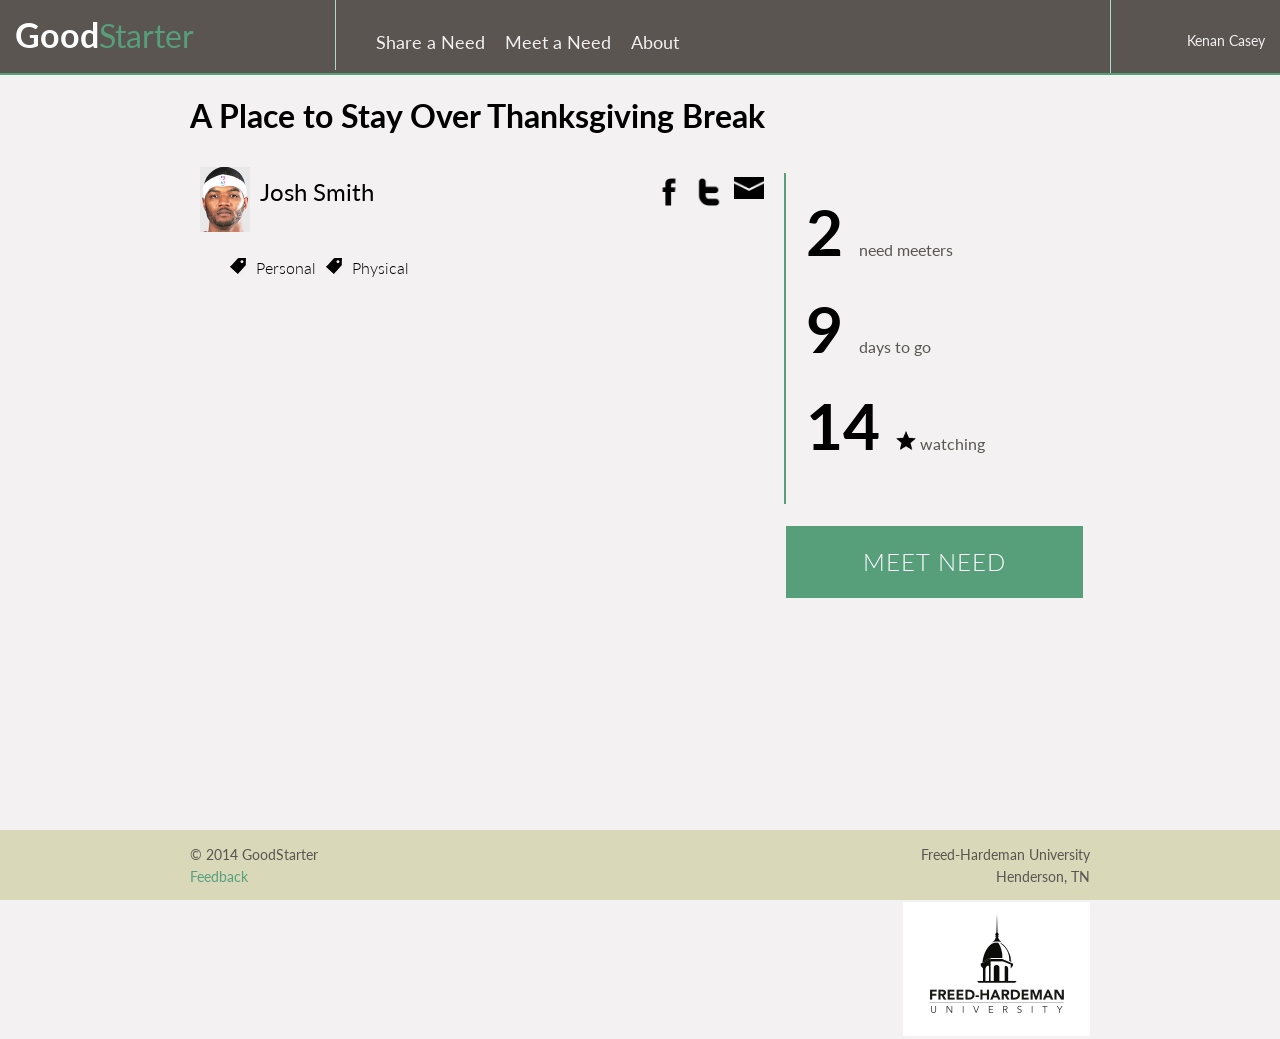
==== index.html @ 4ae4ffea "initial commit" ====
<!DOCTYPE html>

<head>
    <meta charset="utf-8">
    <meta http-equiv="X-UA-Compatible" content="IE=edge,chrome=1">
    <title></title>
    <meta name="description" content="">
    <meta name="viewport" content="width=device-width initial-scale=1.0">

    <link href="css/normalize.css" rel='stylesheet' type='text/css'>
    <link href='http://fonts.googleapis.com/css?family=Lato:100,300,400,700,900' rel='stylesheet' type='text/css'>
    <link  href="css/modal.css" rel='stylesheet' type='text/css'>
    <link href="css/style.css" rel='stylesheet' type='text/css'>
    <script src="js/modernizr.custom.js"></script>
</head>

<body>
    
    <div class="md-modal md-effect-1" id="modal-1">
                    <div class="md-content">
                        <h3>Meet Need</h3>
                        <div>
                            <h4>Connect and Help </h4>
                            <label>email
                                <br />
                                <input type="text" name="email" id="email" placeholder="email@gmail.com"/>
                            </label>
                            
                            <label>message
                                <br />
                                <textarea name="message" id="message"  placeholder="I want to help you!" > </textarea>
                            </label>

                            <button class="md-close beautifulButton"> Send </button>
                            
                            
                            <button class="md-close cancelButton"> cancel </button>
                        </div>
                    </div>
                </div>
    
    <div class="globalContainer" > 

    <!--<div class="wrapper"> -->
    <header>

        <a id="logo" href="#"> <b>Good</b>Starter</a>
        <nav>
            <ul>
                <li> <a href="#">Share a Need </a>
                </li>
                <li> <a href="#">Meet a Need </a>
                </li>
                <li> <a href="#">About</a>
                </li>
            </ul>
        </nav>


        <a id="userName" href="#"> Kenan Casey </a> 

    </header>

    <div class="container">
        <section id="description">

            <h1> A Place to Stay Over Thanksgiving Break </h1>

            <div class="twoThirdsCol">

                <div id="authorInfo">
                    <img src="img/josh-smith.jpg" width="50px" />
                    <h2> Josh Smith </h2>

                    <ul>
                        <li>
                            <a href="#">
                                <img src="img/facebook31.png" />
                            </a>
                        </li>
                        <li>
                            <a href="#">
                                <img src="img/twitter20.png" />
                            </a>
                        </li>
                        <li>
                            <a href="#">
                                <img src="img/new51.png" />
                            </a>
                        </li>
                    </ul>

                </div>

                <ul id="tags">
                    <li>Personal</li>
                    <li>Physical</li>
                </ul>

                <div class="video">
                    <iframe width="600" height="400" src="//www.youtube.com/embed/01TL9bUWr6I" frameborder="0" allowfullscreen=""></iframe>
                </div>

            </div>

            <div class="oneThirdCol">
                <ul id="stats">
                    <li> <span class="bigNumber"> 2 </span>
                        <span class="statDescription"> need meeters </span>
                    </li>
                    <li> <span class="bigNumber"> 9 </span>
                        <span class="statDescription"> days to go </span>
                    </li>
                    <li> <span class="bigNumber"> 14 </span> 
                        <img src="img/star138.png">
                        <span class="statDescription"> watching </span>
                    </li>
                </ul>

                <a class="beautifulButton md-trigger" data-modal="modal-1" href="#"> Meet Need</a>

                

            </div>

        </section>
    </div>

    <div class="md-overlay"></div>
    <!-- the overlay element -->

    <!--<div class="push"></div> -->

    <!--</div> -->
    <footer>
        <div class="container">

            <div class="fl">

                <p>&copy; 2014 GoodStarter
                    <br /> <a href="#">Feedback</a> 
                </p>

            </div>

            <div class="fr">
                <p>Freed-Hardeman University
                    <br />Henderson, TN</p>
                <img src="img/fhu_logo.png" />
            </div>
        </div>
    </footer>

    </div> <!-- end globalContainer --> 
    
    <div class="md-overlay"> </div>
    <!-- the overlay element -->

    <!-- classie.js by @desandro: https://github.com/desandro/classie -->
    <script src="js/classie.js"></script>
    <script src="js/modalEffects.js"></script>

    <!-- for the blur effect -->
    <!-- by @derSchepp https://github.com/Schepp/CSS-Filters-Polyfill -->
    <script>
        // this is important for IEs
        var polyfilter_scriptpath = '/js/';
    </script>
    <script src="js/cssParser.js"></script>
    <script src="js/css-filters-polyfill.js"></script>

</body>

</html>
---- css/modal.css ----
/* General styles for the modal */

/* 
Styles for the html/body for special modal where we want 3d effects
Note that we need a container wrapping all content on the page for the 
perspective effects (not including the modals and the overlay).
*/
.md-perspective,
.md-perspective body {
	height: 100%;
	overflow: hidden;
}

.md-perspective body  {
	background: #222;
	-webkit-perspective: 600px;
	-moz-perspective: 600px;
	perspective: 600px;
}

.container {
	min-height: 100%;
}

.md-modal {
	position: fixed;
	top: 50%;
	left: 50%;
	width: 50%;
	max-width: 730px;
	min-width: 320px;
	height: auto;
	z-index: 2000;
	visibility: hidden;
	-webkit-backface-visibility: hidden;
	-moz-backface-visibility: hidden;
	backface-visibility: hidden;
	-webkit-transform: translateX(-50%) translateY(-50%);
	-moz-transform: translateX(-50%) translateY(-50%);
	-ms-transform: translateX(-50%) translateY(-50%);
	transform: translateX(-50%) translateY(-50%);
}

.md-show {
	visibility: visible;
}

.md-overlay {
	position: fixed;
	width: 100%;
	height: 100%;
	visibility: hidden;
	top: 0;
	left: 0;
	z-index: 1000;
	opacity: 0;
	background: rgba(87,159,123,0.35);
	-webkit-transition: all 0.3s;
	-moz-transition: all 0.3s;
	transition: all 0.3s;
}

.md-show ~ .md-overlay {
	opacity: 1;
	visibility: visible;
}

/* Content styles */
.md-content {
	color: #fff;
	background: rgb(87,159,123);
	position: relative;
	border-radius: 3px;
	margin: 0 auto;
}

.md-content h3 {
	margin: 0;
	padding: 0.4em;
	text-align: center;
	font-size: 2.4em;
	font-weight: 300;
	opacity: 0.8;
	background: rgba(0,0,0,0.1);
	border-radius: 3px 3px 0 0;
}

.md-content > div {
	padding: 15px 40px 30px;
	margin: 0;
	font-weight: 300;
	font-size: 1.15em;
}

.md-content > div p {
	margin: 0;
	padding: 10px 0;
}

.md-content > div ul {
	margin: 0;
	padding: 0 0 30px 20px;
}

.md-content > div ul li {
	padding: 5px 0;
}

/*.md-content button {
	display: block;
	margin: 0 auto;
}*/

.md-content h4 {
    font-weight: 300;
    font-size: 1.5em;
    line-height: 2.0em;
    margin:0;
}

/* Individual modal styles with animations/transitions */

/* Effect 1: Fade in and scale up */
.md-effect-1 .md-content {
	-webkit-transform: scale(0.7);
	-moz-transform: scale(0.7);
	-ms-transform: scale(0.7);
	transform: scale(0.7);
	opacity: 0;
	-webkit-transition: all 0.3s;
	-moz-transition: all 0.3s;
	transition: all 0.3s;
}

.md-show.md-effect-1 .md-content {
	-webkit-transform: scale(1);
	-moz-transform: scale(1);
	-ms-transform: scale(1);
	transform: scale(1);
	opacity: 1;
}

/* Effect 2: Slide from the right */
.md-effect-2 .md-content {
	-webkit-transform: translateX(20%);
	-moz-transform: translateX(20%);
	-ms-transform: translateX(20%);
	transform: translateX(20%);
	opacity: 0;
	-webkit-transition: all 0.3s cubic-bezier(0.25, 0.5, 0.5, 0.9);
	-moz-transition: all 0.3s cubic-bezier(0.25, 0.5, 0.5, 0.9);
	transition: all 0.3s cubic-bezier(0.25, 0.5, 0.5, 0.9);
}

.md-show.md-effect-2 .md-content {
	-webkit-transform: translateX(0);
	-moz-transform: translateX(0);
	-ms-transform: translateX(0);
	transform: translateX(0);
	opacity: 1;
}

/* Effect 3: Slide from the bottom */
.md-effect-3 .md-content {
	-webkit-transform: translateY(20%);
	-moz-transform: translateY(20%);
	-ms-transform: translateY(20%);
	transform: translateY(20%);
	opacity: 0;
	-webkit-transition: all 0.3s;
	-moz-transition: all 0.3s;
	transition: all 0.3s;
}

.md-show.md-effect-3 .md-content {
	-webkit-transform: translateY(0);
	-moz-transform: translateY(0);
	-ms-transform: translateY(0);
	transform: translateY(0);
	opacity: 1;
}

/* Effect 4: Newspaper */
.md-effect-4 .md-content {
	-webkit-transform: scale(0) rotate(720deg);
	-moz-transform: scale(0) rotate(720deg);
	-ms-transform: scale(0) rotate(720deg);
	transform: scale(0) rotate(720deg);
	opacity: 0;
}

.md-show.md-effect-4 ~ .md-overlay,
.md-effect-4 .md-content {
	-webkit-transition: all 0.5s;
	-moz-transition: all 0.5s;
	transition: all 0.5s;
}

.md-show.md-effect-4 .md-content {
	-webkit-transform: scale(1) rotate(0deg);
	-moz-transform: scale(1) rotate(0deg);
	-ms-transform: scale(1) rotate(0deg);
	transform: scale(1) rotate(0deg);
	opacity: 1;
}

/* Effect 5: fall */
.md-effect-5.md-modal {
	-webkit-perspective: 1300px;
	-moz-perspective: 1300px;
	perspective: 1300px;
}

.md-effect-5 .md-content {
	-webkit-transform-style: preserve-3d;
	-moz-transform-style: preserve-3d;
	transform-style: preserve-3d;
	-webkit-transform: translateZ(600px) rotateX(20deg); 
	-moz-transform: translateZ(600px) rotateX(20deg); 
	-ms-transform: translateZ(600px) rotateX(20deg); 
	transform: translateZ(600px) rotateX(20deg); 
	opacity: 0;
}

.md-show.md-effect-5 .md-content {
	-webkit-transition: all 0.3s ease-in;
	-moz-transition: all 0.3s ease-in;
	transition: all 0.3s ease-in;
	-webkit-transform: translateZ(0px) rotateX(0deg);
	-moz-transform: translateZ(0px) rotateX(0deg);
	-ms-transform: translateZ(0px) rotateX(0deg);
	transform: translateZ(0px) rotateX(0deg); 
	opacity: 1;
}

/* Effect 6: side fall */
.md-effect-6.md-modal {
	-webkit-perspective: 1300px;
	-moz-perspective: 1300px;
	perspective: 1300px;
}

.md-effect-6 .md-content {
	-webkit-transform-style: preserve-3d;
	-moz-transform-style: preserve-3d;
	transform-style: preserve-3d;
	-webkit-transform: translate(30%) translateZ(600px) rotate(10deg); 
	-moz-transform: translate(30%) translateZ(600px) rotate(10deg);
	-ms-transform: translate(30%) translateZ(600px) rotate(10deg);
	transform: translate(30%) translateZ(600px) rotate(10deg); 
	opacity: 0;
}

.md-show.md-effect-6 .md-content {
	-webkit-transition: all 0.3s ease-in;
	-moz-transition: all 0.3s ease-in;
	transition: all 0.3s ease-in;
	-webkit-transform: translate(0%) translateZ(0) rotate(0deg);
	-moz-transform: translate(0%) translateZ(0) rotate(0deg);
	-ms-transform: translate(0%) translateZ(0) rotate(0deg);
	transform: translate(0%) translateZ(0) rotate(0deg);
	opacity: 1;
}

/* Effect 7:  slide and stick to top */
.md-effect-7{
	top: 0;
	-webkit-transform: translateX(-50%);
	-moz-transform: translateX(-50%);
	-ms-transform: translateX(-50%);
	transform: translateX(-50%);
}

.md-effect-7 .md-content {
	-webkit-transform: translateY(-200%);
	-moz-transform: translateY(-200%);
	-ms-transform: translateY(-200%);
	transform: translateY(-200%);
	-webkit-transition: all .3s;
	-moz-transition: all .3s;
	transition: all .3s;
	opacity: 0;
}

.md-show.md-effect-7 .md-content {
	-webkit-transform: translateY(0%);
	-moz-transform: translateY(0%);
	-ms-transform: translateY(0%);
	transform: translateY(0%);
	border-radius: 0 0 3px 3px;
	opacity: 1;
}

/* Effect 8: 3D flip horizontal */
.md-effect-8.md-modal {
	-webkit-perspective: 1300px;
	-moz-perspective: 1300px;
	perspective: 1300px;
}

.md-effect-8 .md-content {
	-webkit-transform-style: preserve-3d;
	-moz-transform-style: preserve-3d;
	transform-style: preserve-3d;
	-webkit-transform: rotateY(-70deg);
	-moz-transform: rotateY(-70deg);
	-ms-transform: rotateY(-70deg);
	transform: rotateY(-70deg);
	-webkit-transition: all 0.3s;
	-moz-transition: all 0.3s;
	transition: all 0.3s;
	opacity: 0;
}

.md-show.md-effect-8 .md-content {
	-webkit-transform: rotateY(0deg);
	-moz-transform: rotateY(0deg);
	-ms-transform: rotateY(0deg);
	transform: rotateY(0deg);
	opacity: 1;
}

/* Effect 9: 3D flip vertical */
.md-effect-9.md-modal {
	-webkit-perspective: 1300px;
	-moz-perspective: 1300px;
	perspective: 1300px;
}

.md-effect-9 .md-content {
	-webkit-transform-style: preserve-3d;
	-moz-transform-style: preserve-3d;
	transform-style: preserve-3d;
	-webkit-transform: rotateX(-70deg);
	-moz-transform: rotateX(-70deg);
	-ms-transform: rotateX(-70deg);
	transform: rotateX(-70deg);
	-webkit-transition: all 0.3s;
	-moz-transition: all 0.3s;
	transition: all 0.3s;
	opacity: 0;
}

.md-show.md-effect-9 .md-content {
	-webkit-transform: rotateX(0deg);
	-moz-transform: rotateX(0deg);
	-ms-transform: rotateX(0deg);
	transform: rotateX(0deg);
	opacity: 1;
}

/* Effect 10: 3D sign */
.md-effect-10.md-modal {
	-webkit-perspective: 1300px;
	-moz-perspective: 1300px;
	perspective: 1300px;
}

.md-effect-10 .md-content {
	-webkit-transform-style: preserve-3d;
	-moz-transform-style: preserve-3d;
	transform-style: preserve-3d;
	-webkit-transform: rotateX(-60deg);
	-moz-transform: rotateX(-60deg);
	-ms-transform: rotateX(-60deg);
	transform: rotateX(-60deg);
	-webkit-transform-origin: 50% 0;
	-moz-transform-origin: 50% 0;
	transform-origin: 50% 0;
	opacity: 0;
	-webkit-transition: all 0.3s;
	-moz-transition: all 0.3s;
	transition: all 0.3s;
}

.md-show.md-effect-10 .md-content {
	-webkit-transform: rotateX(0deg);
	-moz-transform: rotateX(0deg);
	-ms-transform: rotateX(0deg);
	transform: rotateX(0deg);
	opacity: 1;
}

/* Effect 11: Super scaled */
.md-effect-11 .md-content {
	-webkit-transform: scale(2);
	-moz-transform: scale(2);
	-ms-transform: scale(2);
	transform: scale(2);
	opacity: 0;
	-webkit-transition: all 0.3s;
	-moz-transition: all 0.3s;
	transition: all 0.3s;
}

.md-show.md-effect-11 .md-content {
	-webkit-transform: scale(1);
	-moz-transform: scale(1);
	-ms-transform: scale(1);
	transform: scale(1);
	opacity: 1;
}

/* Effect 12:  Just me */
.md-effect-12 .md-content {
	-webkit-transform: scale(0.8);
	-moz-transform: scale(0.8);
	-ms-transform: scale(0.8);
	transform: scale(0.8);
	opacity: 0;
	-webkit-transition: all 0.3s;
	-moz-transition: all 0.3s;
	transition: all 0.3s;
}

.md-show.md-effect-12 ~ .md-overlay {
	background: #e74c3c;
} 

.md-effect-12 .md-content h3,
.md-effect-12 .md-content {
	background: transparent;
}

.md-show.md-effect-12 .md-content {
	-webkit-transform: scale(1);
	-moz-transform: scale(1);
	-ms-transform: scale(1);
	transform: scale(1);
	opacity: 1;
}

/* Effect 13: 3D slit */
.md-effect-13.md-modal {
	-webkit-perspective: 1300px;
	-moz-perspective: 1300px;
	perspective: 1300px;
}

.md-effect-13 .md-content {
	-webkit-transform-style: preserve-3d;
	-moz-transform-style: preserve-3d;
	transform-style: preserve-3d;
	-webkit-transform: translateZ(-3000px) rotateY(90deg);
	-moz-transform: translateZ(-3000px) rotateY(90deg);
	-ms-transform: translateZ(-3000px) rotateY(90deg);
	transform: translateZ(-3000px) rotateY(90deg);
	opacity: 0;
}

.md-show.md-effect-13 .md-content {
	-webkit-animation: slit .7s forwards ease-out;
	-moz-animation: slit .7s forwards ease-out;
	animation: slit .7s forwards ease-out;
}

@-webkit-keyframes slit {
	50% { -webkit-transform: translateZ(-250px) rotateY(89deg); opacity: .5; -webkit-animation-timing-function: ease-out;}
	100% { -webkit-transform: translateZ(0) rotateY(0deg); opacity: 1; }
}

@-moz-keyframes slit {
	50% { -moz-transform: translateZ(-250px) rotateY(89deg); opacity: .5; -moz-animation-timing-function: ease-out;}
	100% { -moz-transform: translateZ(0) rotateY(0deg); opacity: 1; }
}

@keyframes slit {
	50% { transform: translateZ(-250px) rotateY(89deg); opacity: 1; animation-timing-function: ease-in;}
	100% { transform: translateZ(0) rotateY(0deg); opacity: 1; }
}

/* Effect 14:  3D Rotate from bottom */
.md-effect-14.md-modal {
	-webkit-perspective: 1300px;
	-moz-perspective: 1300px;
	perspective: 1300px;
}

.md-effect-14 .md-content {
	-webkit-transform-style: preserve-3d;
	-moz-transform-style: preserve-3d;
	transform-style: preserve-3d;
	-webkit-transform: translateY(100%) rotateX(90deg);
	-moz-transform: translateY(100%) rotateX(90deg);
	-ms-transform: translateY(100%) rotateX(90deg);
	transform: translateY(100%) rotateX(90deg);
	-webkit-transform-origin: 0 100%;
	-moz-transform-origin: 0 100%;
	transform-origin: 0 100%;
	opacity: 0;
	-webkit-transition: all 0.3s ease-out;
	-moz-transition: all 0.3s ease-out;
	transition: all 0.3s ease-out;
}

.md-show.md-effect-14 .md-content {
	-webkit-transform: translateY(0%) rotateX(0deg);
	-moz-transform: translateY(0%) rotateX(0deg);
	-ms-transform: translateY(0%) rotateX(0deg);
	transform: translateY(0%) rotateX(0deg);
	opacity: 1;
}

/* Effect 15:  3D Rotate in from left */
.md-effect-15.md-modal {
	-webkit-perspective: 1300px;
	-moz-perspective: 1300px;
	perspective: 1300px;
}

.md-effect-15 .md-content {
	-webkit-transform-style: preserve-3d;
	-moz-transform-style: preserve-3d;
	transform-style: preserve-3d;
	-webkit-transform: translateZ(100px) translateX(-30%) rotateY(90deg);
	-moz-transform: translateZ(100px) translateX(-30%) rotateY(90deg);
	-ms-transform: translateZ(100px) translateX(-30%) rotateY(90deg);
	transform: translateZ(100px) translateX(-30%) rotateY(90deg);
	-webkit-transform-origin: 0 100%;
	-moz-transform-origin: 0 100%;
	transform-origin: 0 100%;
	opacity: 0;
	-webkit-transition: all 0.3s;
	-moz-transition: all 0.3s;
	transition: all 0.3s;
}

.md-show.md-effect-15 .md-content {
	-webkit-transform: translateZ(0px) translateX(0%) rotateY(0deg);
	-moz-transform: translateZ(0px) translateX(0%) rotateY(0deg);
	-ms-transform: translateZ(0px) translateX(0%) rotateY(0deg);
	transform: translateZ(0px) translateX(0%) rotateY(0deg);
	opacity: 1;
}

/* Effect 16:  Blur */
.md-show.md-effect-16 ~ .md-overlay {
	background: rgba(180,46,32,0.5);
}

.md-show.md-effect-16 ~ .container {
	-webkit-filter: blur(3px);
	-moz-filter: blur(3px);
	filter: blur(3px);
}

.md-effect-16 .md-content {
	-webkit-transform: translateY(-5%);
	-moz-transform: translateY(-5%);
	-ms-transform: translateY(-5%);
	transform: translateY(-5%);
	opacity: 0;
}

.md-show.md-effect-16 ~ .container,
.md-effect-16 .md-content {
	-webkit-transition: all 0.3s;
	-moz-transition: all 0.3s;
	transition: all 0.3s;
}

.md-show.md-effect-16 .md-content {
	-webkit-transform: translateY(0);
	-moz-transform: translateY(0);
	-ms-transform: translateY(0);
	transform: translateY(0);
	opacity: 1;
}

/* Effect 17:  Slide in from bottom with perspective on container */
.md-show.md-effect-17 ~ .container {
	height: 100%;
	overflow: hidden;
	-webkit-transition: -webkit-transform 0.3s;
	-moz-transition: -moz-transform 0.3s;
	transition: transform 0.3s;
}	

.md-show.md-effect-17 ~ .container,
.md-show.md-effect-17 ~ .md-overlay  {
	-webkit-transform: rotateX(-2deg);
	-moz-transform: rotateX(-2deg);
	-ms-transform: rotateX(-2deg);
	transform: rotateX(-2deg);
	-webkit-transform-origin: 50% 0%;
	-moz-transform-origin: 50% 0%;
	transform-origin: 50% 0%;
	-webkit-transform-style: preserve-3d;
	-moz-transform-style: preserve-3d;
	transform-style: preserve-3d;
}

.md-effect-17 .md-content {
	opacity: 0;
	-webkit-transform: translateY(200%);
	-moz-transform: translateY(200%);
	-ms-transform: translateY(200%);
	transform: translateY(200%);
}

.md-show.md-effect-17 .md-content {
	-webkit-transform: translateY(0);
	-moz-transform: translateY(0);
	-ms-transform: translateY(0);
	transform: translateY(0);
	opacity: 1;
	-webkit-transition: all 0.3s 0.2s;
	-moz-transition: all 0.3s 0.2s;
	transition: all 0.3s 0.2s;
}

/* Effect 18:  Slide from right with perspective on container */
.md-show.md-effect-18 ~ .container {
	height: 100%;
	overflow: hidden;
}

.md-show.md-effect-18 ~ .md-overlay {
	background: rgba(143,27,15,0.8);
	-webkit-transition: all 0.5s;
	-moz-transition: all 0.5s;
	transition: all 0.5s;
}

.md-show.md-effect-18 ~ .container,
.md-show.md-effect-18 ~ .md-overlay {
	-webkit-transform-style: preserve-3d;
	-webkit-transform-origin: 0% 50%;
	-webkit-animation: rotateRightSideFirst 0.5s forwards ease-in;
	-moz-transform-style: preserve-3d;
	-moz-transform-origin: 0% 50%;
	-moz-animation: rotateRightSideFirst 0.5s forwards ease-in;
	transform-style: preserve-3d;
	transform-origin: 0% 50%;
	animation: rotateRightSideFirst 0.5s forwards ease-in;
}

@-webkit-keyframes rotateRightSideFirst {
	50% { -webkit-transform: translateZ(-50px) rotateY(5deg); -webkit-animation-timing-function: ease-out; }
	100% { -webkit-transform: translateZ(-200px); }
}

@-moz-keyframes rotateRightSideFirst {
	50% { -moz-transform: translateZ(-50px) rotateY(5deg); -moz-animation-timing-function: ease-out; }
	100% { -moz-transform: translateZ(-200px); }
}

@keyframes rotateRightSideFirst {
	50% { transform: translateZ(-50px) rotateY(5deg); animation-timing-function: ease-out; }
	100% { transform: translateZ(-200px); }
}

.md-effect-18 .md-content {
	-webkit-transform: translateX(200%);
	-moz-transform: translateX(200%);
	-ms-transform: translateX(200%);
	transform: translateX(200%);
	opacity: 0;
}

.md-show.md-effect-18 .md-content {
	-webkit-transform: translateX(0);
	-moz-transform: translateX(0);
	-ms-transform: translateX(0);
	transform: translateX(0);
	opacity: 1;
	-webkit-transition: all 0.5s 0.1s;
	-moz-transition: all 0.5s 0.1s;
	transition: all 0.5s 0.1s;
}

/* Effect 19:  Slip in from the top with perspective on container */
.md-show.md-effect-19 ~ .container {
	height: 100%;
	overflow: hidden;
}

.md-show.md-effect-19 ~ .md-overlay {
	-webkit-transition: all 0.5s;
	-moz-transition: all 0.5s;
	transition: all 0.5s;
}

.md-show.md-effect-19 ~ .container,
.md-show.md-effect-19 ~ .md-overlay {
	-webkit-transform-style: preserve-3d;
	-webkit-transform-origin: 50% 100%;
	-webkit-animation: OpenTop 0.5s forwards ease-in;
	-moz-transform-style: preserve-3d;
	-moz-transform-origin: 50% 100%;
	-moz-animation: OpenTop 0.5s forwards ease-in;
	transform-style: preserve-3d;
	transform-origin: 50% 100%;
	animation: OpenTop 0.5s forwards ease-in;
}

@-webkit-keyframes OpenTop {
	50% { 
		-webkit-transform: rotateX(10deg); 
		-webkit-animation-timing-function: ease-out; 
	}
}

@-moz-keyframes OpenTop {
	50% { 
		-moz-transform: rotateX(10deg); 
		-moz-animation-timing-function: ease-out; 
	}
}

@keyframes OpenTop {
	50% { 
		transform: rotateX(10deg); 
		animation-timing-function: ease-out; 
	}
}

.md-effect-19 .md-content {
	-webkit-transform: translateY(-200%);
	-moz-transform: translateY(-200%);
	-ms-transform: translateY(-200%);
	transform: translateY(-200%);
	opacity: 0;
}

.md-show.md-effect-19 .md-content {
	-webkit-transform: translateY(0);
	-moz-transform: translateY(0);
	-ms-transform: translateY(0);
	transform: translateY(0);
	opacity: 1;
	-webkit-transition: all 0.5s 0.1s;
	-moz-transition: all 0.5s 0.1s;
	transition: all 0.5s 0.1s;
}

@media screen and (max-width: 32em) {
	body { font-size: 75%; }
}
---- css/style.css ----
/* 

#5A5551 : Dark Grey
#F3F1F2 : Light Grey
#D9D8B9 : Beige
#579F7B : Beautiful Green
#AFD8CC : Light Green

*/

html {
    position: relative;
    min-height: 100%;
}

body {
    background: #F3F1F2;
    font-family: 'Lato', sans-serif;
    height: 100%;
    margin: 0 0 70px; /* bottom = footer height */
}
header {
    background: #5A5551;
    width: 100%;
    overflow: auto;
    border-bottom: 2px solid #579F7B;
}
#logo {
    width: 25%;
    float: left;
    font-size: 2em;
    color: #579F7B;
    text-decoration: none;
    padding-top: 15px;
    padding-left: 15px;
    padding-bottom: 15px;
    border-right: 1px solid #AFD8CC;
    transition: all 0.4s ease;
}
#logo b {
    color: white;
    font-size: 1.05em;
    transition: all 0.4s ease;
}
#logo:hover {
    color: white;
}
#logo:hover b {
    color: #579F7B;
}
nav {
    width: 55%;
    float: left;
    padding-top: 32px;
    
    margin: 0;
}
nav ul {
    list-style: none;
    margin: 0;
}
nav ul li {
    float: left;
    margin-right: 20px;
}
nav ul li a {
    color: #f3f1f2;
    text-decoration: none;
    font-size: 1.1em;
}
nav ul li a:hover {
    color: #AFD8CC;
}
#userName {
    width: 12%;
    float: right;
    padding-top: 32px;
    padding-right: 15px;
    padding-bottom: 24px;
    text-decoration: none;
    text-align: right;
    color: #F3F1F2;
    font-size: 0.9em;
    border-left: 1px solid #AFD8CC;
}
#userName:hover {
    color: #AFD8CC;
}

.container {
    max-width: 900px;
    margin: 0 auto;
    overflow: auto;
}

.globalContainer {
    min-height: 100%;
}

/*.wrapper {
    margin: 0 auto -80px;
    min-height: 100%;
}*/

.twoThirdsCol {
    width: 66%;
    float: left;
}
.oneThirdCol {
    width: 33%;
    float: left;
}
#authorInfo {
    overflow: auto;
}
#authorInfo>img {
    float: left;
    margin: 10px;
}
#authorInfo ul {
    list-style: none;
    float: right;
    margin-right: 10px;
    margin-top: 20px;
}
#authorInfo ul li {
    float: left;
    width: 40px;
    height: 40px;
}
#authorInfo ul li img {
    width: 30px;
}
#authorInfo h2 {
    width: 40%;
    float: left;
    font-weight: 400;
}
#tags {
    clear: both;
    list-style: none;
    margin-bottom: 10px;
    overflow: auto;
    float: left;
}
#tags li {
    float: left;
    margin-right: 10px;
    font-weight: 300;
}
#tags li:before {
    content: url(../img/tag2.png);
    padding-right: 10px;
}

.video {
  position: relative;
  width: 95%;
  height: 0;
  padding-bottom: 56.25%;
}

.video iframe {
  position: absolute;
  top: 0;
  left: 0;
  width: 100%;
  height: 100%;
}

#stats {
    list-style: none;
    border-left: 2px solid #579F7B;
    padding: 20px;
    overflow: auto;
}

#stats li {
    margin-bottom: 20px;
    
}

#stats .bigNumber {
    font-size: 4em;
    font-weight: 700;
    
}

#stats .statDescription {
    display:inline-block;
    color: #5A5551;
}

#stats img {
    width:20px;
}

.beautifulButton {
    display: block;
    background: #579F7B;
    text-decoration: none;
    text-align: center;
    color: white;
    font-weight: 300;
    font-size: 1.5em;
    margin-top: 20px;
    border:2px solid #F3F1F2;
    transition: all 0.5s ease;
    text-transform: uppercase;
    border-radius: 1px;
    letter-spacing: 1px;

    width:100%;
    height: 3em;
    line-height: 3em;
    outline: none;	
}

.beautifulButton:hover {
    background: #F3F1F2;
    border:2px solid #AFD8CC;
    color: #579F7B;
}

.cancelButton {
    outline: none;
    display: block;
    margin-top:20px;
    
    width:100%;
    height: 2.5em;
    line-height: 2.5em;
    
    background: rgba(0,0,0, 0.2);
    text-decoration: none;
    text-align: center;
    text-transform: uppercase;
    color: white;
    font-weight: 300;
    font-size: 1.0em;
    margin-top: 20px;
    border:2px solid #579F7B;
    border-radius: 1px;
    transition: all 0.5s ease;
}

input {
    font-size: 1.5em;
    width: 100%;   
    color: black;
    margin-bottom: 1em;
}

textarea {
    font-size: 1.2em;
    width: 100%;
    height: 4em; 
    color: black;
    margin-bottom: 1em;
}

#response {
    clear: both;
}

/*footer, .push {
     height: 70px;
}*/

footer {
    position: absolute;
    left: 0;
    bottom: 0;
 
    
    background: #D9D8B9;
    width: 100%;
    height: 70px;
}

footer p {
    color: #5A5551;
    font-weight: 400;
    font-size: 0.9em;
    line-height: 1.5em;
}

footer a {
    color: #579F7B;
    text-decoration: none;
}

footer a:hover {
    color: #5A5551;
}

.fr {
    float:right;  
    width: 40%;
    text-align: right;
}

.fl {
    float:left;
    width: 40%;
}
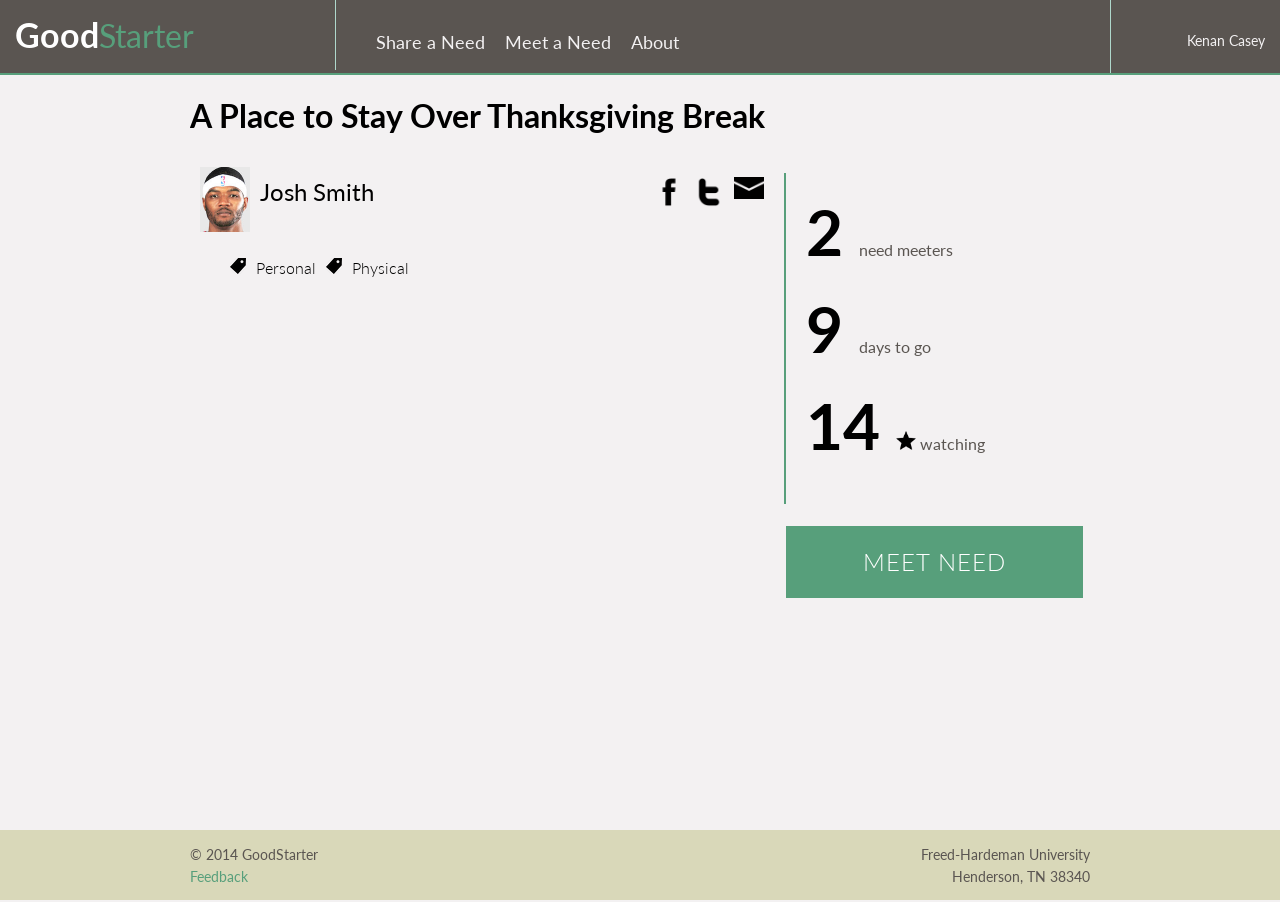
==== commit b276c07d: "removed logo" ====
--- a/index.html
+++ b/index.html
@@ -145,8 +145,8 @@
 
             <div class="fr">
                 <p>Freed-Hardeman University
-                    <br />Henderson, TN</p>
-                <img src="img/fhu_logo.png" />
+                    <br />Henderson, TN 38340</p>
+                <!--<img src="img/fhu_logo.png" /> -->
             </div>
         </div>
     </footer>
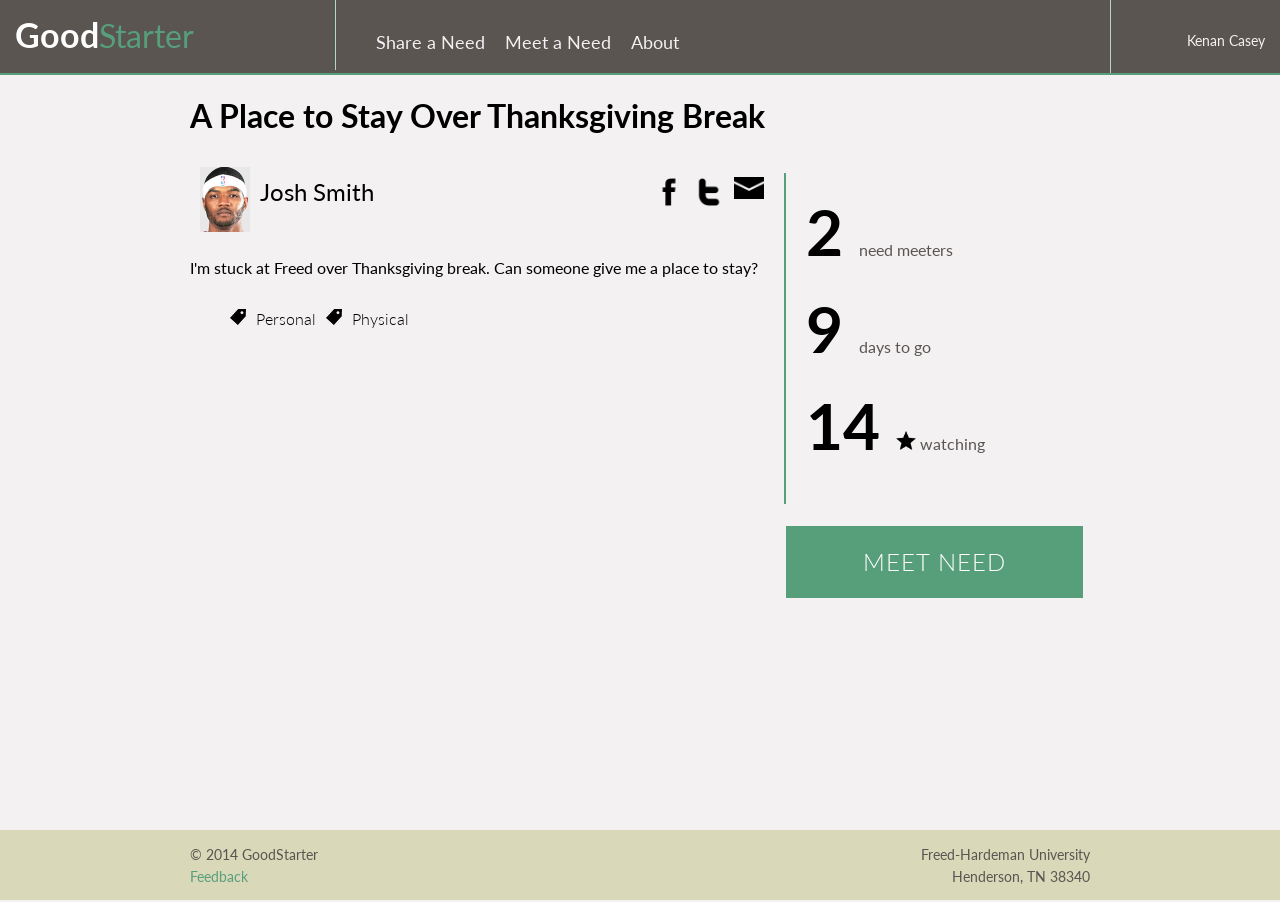
==== commit 64e59629: "added description of need" ====
--- a/index.html
+++ b/index.html
@@ -3,7 +3,7 @@
 <head>
     <meta charset="utf-8">
     <meta http-equiv="X-UA-Compatible" content="IE=edge,chrome=1">
-    <title></title>
+    <title>GoodStarter | Start something good.</title>
     <meta name="description" content="">
     <meta name="viewport" content="width=device-width initial-scale=1.0">
 
@@ -92,6 +92,8 @@
 
                 </div>
 
+               <p> I'm stuck at Freed over Thanksgiving break. Can someone give me a place to stay? </p>
+               
                 <ul id="tags">
                     <li>Personal</li>
                     <li>Physical</li>
--- a/css/style.css
+++ b/css/style.css
@@ -154,6 +154,7 @@
 }
 
 .video {
+    clear:both;
   position: relative;
   width: 95%;
   height: 0;
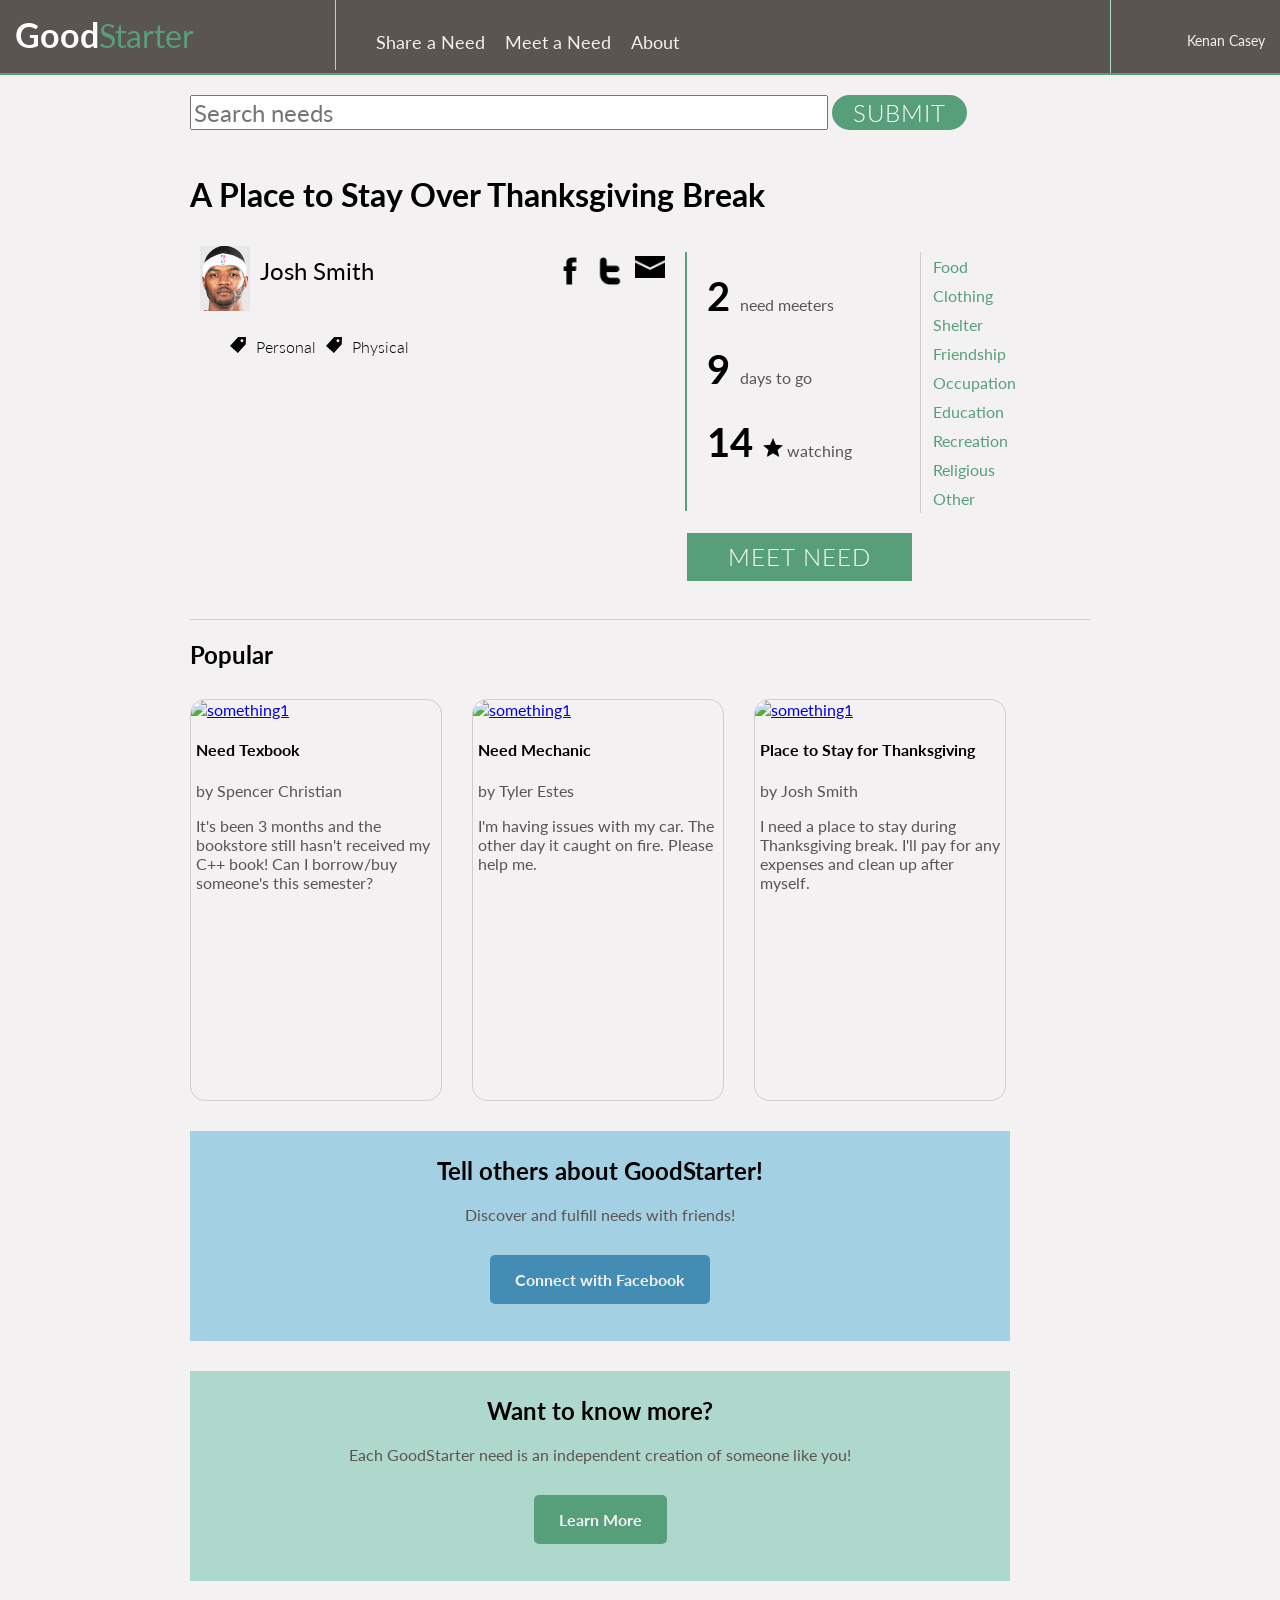
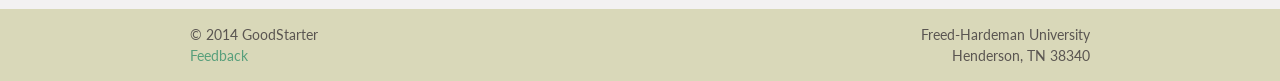
==== commit d3550027: "Updated Homepage added category sidebar, popular section, and some buttons at the bottom of Home" ====
--- a/index.html
+++ b/index.html
@@ -44,15 +44,19 @@
     <!--<div class="wrapper"> -->
     <header>
 
-        <a id="logo" href="#"> <b>Good</b>Starter</a>
+        <a id="logo" href="index.html"> <b>Good</b>Starter</a>
         <nav>
             <ul>
-                <li> <a href="#">Share a Need </a>
+                <li>
+                    <a href="#">Share a Need </a>
                 </li>
-                <li> <a href="#">Meet a Need </a>
+                <li>
+                    <a href="#">Meet a Need </a>
                 </li>
-                <li> <a href="#">About</a>
+                <li>
+                    <a href="#">About</a>
                 </li>
+
             </ul>
         </nav>
 
@@ -61,7 +65,15 @@
 
     </header>
 
+    
+    
     <div class="container">
+        
+        <form action="#">
+            <input type="search" id="search" placeholder="Search needs" />
+            <input type="submit" id="submit" />
+        </form>
+        
         <section id="description">
 
             <h1> A Place to Stay Over Thanksgiving Break </h1>
@@ -92,8 +104,6 @@
 
                 </div>
 
-               <p> I'm stuck at Freed over Thanksgiving break. Can someone give me a place to stay? </p>
-               
                 <ul id="tags">
                     <li>Personal</li>
                     <li>Physical</li>
@@ -124,8 +134,60 @@
                 
 
             </div>
+            
+            <div id="categories">
+                <ul>
+                    <li><a href="#">Food</a></li>
+                    <li><a href="#">Clothing</a></li>
+                    <li><a href="#">Shelter</a></li>
+                    <li><a href="#">Friendship</a></li>
+                    <li><a href="#">Occupation</a></li>
+                    <li><a href="#">Education</a></li>
+                    <li><a href="#">Recreation</a></li>
+                    <li><a href="#">Religious</a></li>
+                    <li><a href="#">Other</a></li>
+                </ul>
+            </div>  
 
         </section>
+        
+        
+        
+        <section id="popular">
+            <h2>Popular</h2>
+            <div class="popular-box">
+                <a href="#"><img src="img/books.jpg" alt="something1"/></a>
+                <h4><a href="#">Need Texbook</a></h4>
+                <p>by Spencer Christian</p>
+                <p>It's been 3 months and the bookstore still hasn't received my C++ book!  Can I borrow/buy someone's this semester?</p>
+            </div>
+            <div class="popular-box">
+                <a href="#"><img src="img/lamborgini.jpg" alt="something1"/></a>
+                <h4><a href="#">Need Mechanic</a></h4>
+                <p>by Tyler Estes</p>
+                <p>I'm having issues with my car.  The other day it caught on fire.  Please help me.</p>
+            </div>            
+            <div class="popular-box">
+                <a href="#"><img src="img/thanksgiving.jpg" alt="something1"/></a>
+                <h4><a href="#">Place to Stay for Thanksgiving</a></h4>
+                <p>by Josh Smith</p>
+                <p>I need a place to stay during Thanksgiving break.  I'll pay for any expenses and clean up after myself.</p>
+            </div>            
+        </section>
+        
+        <section id="social">
+            <h2>Tell others about GoodStarter!</h2>
+            <p>Discover and fulfill needs with friends!</p>
+            <a href="#">Connect with Facebook</a>
+        </section>        
+        
+        <section id="learnMore">
+            <h2>Want to know more?</h2>
+            <p>Each GoodStarter need is an independent creation of someone like you!</p>
+            <a href="#">Learn More</a>
+        </section>
+        
+        
     </div>
 
     <div class="md-overlay"></div>
@@ -143,8 +205,10 @@
                     <br /> <a href="#">Feedback</a> 
                 </p>
 
-            </div>
-
+            </div>           
+            
+            
+            
             <div class="fr">
                 <p>Freed-Hardeman University
                     <br />Henderson, TN 38340</p>
@@ -153,6 +217,8 @@
         </div>
     </footer>
 
+    
+    
     </div> <!-- end globalContainer --> 
     
     <div class="md-overlay"> </div>
--- a/css/style.css
+++ b/css/style.css
@@ -103,11 +103,11 @@
 }*/
 
 .twoThirdsCol {
-    width: 66%;
+    width: 55%;
     float: left;
 }
 .oneThirdCol {
-    width: 33%;
+    width: 25%;
     float: left;
 }
 #authorInfo {
@@ -154,7 +154,6 @@
 }
 
 .video {
-    clear:both;
   position: relative;
   width: 95%;
   height: 0;
@@ -177,12 +176,12 @@
 }
 
 #stats li {
-    margin-bottom: 20px;
+    margin-bottom: 25px;
     
 }
 
 #stats .bigNumber {
-    font-size: 4em;
+    font-size: 2.5em;
     font-weight: 700;
     
 }
@@ -212,8 +211,8 @@
     letter-spacing: 1px;
 
     width:100%;
-    height: 3em;
-    line-height: 3em;
+    height: 2em;
+    line-height: 2em;
     outline: none;	
 }
 
@@ -264,6 +263,11 @@
     clear: both;
 }
 
+#description{
+    display: block;
+    overflow: auto;
+}
+
 /*footer, .push {
      height: 70px;
 }*/
@@ -276,7 +280,7 @@
     
     background: #D9D8B9;
     width: 100%;
-    height: 70px;
+    overflow: auto;
 }
 
 footer p {
@@ -297,11 +301,188 @@
 
 .fr {
     float:right;  
-    width: 40%;
+    width: 20%;
     text-align: right;
 }
 
 .fl {
     float:left;
-    width: 40%;
-}
+    width: 20%;
+}
+
+
+/* --------------- CATEGORIES --------------- */
+
+/* --- search / buttons --- */
+#search{
+    width: 70%;
+}
+
+#submit{
+    background: #579F7B;
+    text-decoration: none;
+    text-align: center;
+    color: white;
+    font-weight: 300;
+    font-size: 1.5em;
+    margin-top: 20px;
+    border:2px solid #579F7B;
+    border-radius: 20px;
+    text-transform: uppercase;
+    letter-spacing: 1px;
+    width:15%;
+    transition: all 0.2s ease
+
+}
+
+#submit:hover{
+    background: #AFD8CC;
+    border:2px solid #AFD8CC;
+}
+.buttonRow{
+    width: 100%;
+    overflow: auto;
+}
+
+
+#categories{
+    float: left;
+    width: 10%;
+    margin-left: 10px;
+}
+
+#categories ul{
+    padding: 0;
+    padding-left: 12px;
+    list-style-type: none;
+    border-left: 1px solid #d5cccf;
+}
+
+#categories ul li{
+    list-style: none;
+    padding-top: 5px;
+    padding-bottom: 5px;
+}
+
+#categories ul li a{
+    text-decoration: none;
+    color: #579F7B;
+}
+
+#categories ul li a:hover{
+    color: #5A5551;
+    padding-bottom: 3px;
+    border-bottom: 1px solid #5A5551;
+}
+
+
+/* -------------- POPULAR ------------------*/
+
+#popular{
+    display: block;
+    border-top: 1px solid #d5cccf;
+    margin-top: 20px;
+    margin-bottom: 20px;
+    overflow: auto;
+}
+
+.popular-box{
+    float: left;
+    margin-top: 10px;
+    margin-bottom: 10px;
+    margin-right: 30px;
+    width: 250px;
+    height: 400px;
+    border: 1px solid #d5cccf;
+    border-radius: 15px;
+}
+
+.popular-box p{
+    padding-left: 5px;
+    padding-right: 5px;
+    color: #5A5551;
+}
+
+.popular-box h4 a{
+    text-decoration: none;
+    color: black;
+    padding-left: 5px;
+    padding-right: 5px;
+}
+
+.popular-box a img{
+    width: 250px;
+    height: 150px;
+    border-radius: 15px;
+    border-bottom-left-radius: 0px;
+    border-bottom-right-radius: 0px;
+}
+
+#learnMore{
+    text-align: center;
+    background-color: #AFD8CC;
+    padding: 5px;
+    width: 90%;
+    height: 200px;
+    margin-bottom: 30px;
+}
+
+#learnMore p{
+    color: #5A5551;
+}
+
+#learnMore a{
+    font-weight: bold;
+    display: inline-block;
+    margin-top: 15px;
+    padding-top: 15px;
+    padding-bottom: 15px;
+    padding-left: 25px;
+    padding-right: 25px;
+    text-decoration: none;
+    color: #F3F1F2;
+    background-color: #579F7B;
+    border-radius: 5px;
+    transition: all 0.4s ease;
+
+}
+
+#learnMore a:hover{
+    background-color: #2d513f;
+    transition: all 0.4s ease;
+}
+
+#social{
+    text-align: center;
+    background-color: #a4d0e3;
+    padding: 5px;
+    width: 90%;
+    height: 200px;
+    margin-bottom: 30px;
+
+}
+
+#social p{
+    color: #5A5551;
+}
+
+#social a{
+    font-weight: bold;
+    display: inline-block;
+    margin-top: 15px;
+    padding-top: 15px;
+    padding-bottom: 15px;
+    padding-left: 25px;
+    padding-right: 25px;
+    text-decoration: none;
+    color: #F3F1F2;
+    background-color: #438cb4;
+    border-radius: 5px;
+    transition: all 0.4s ease;
+
+}
+
+#social a:hover{
+    background-color: #2c4b76;
+    transition: all 0.4s ease;
+}
